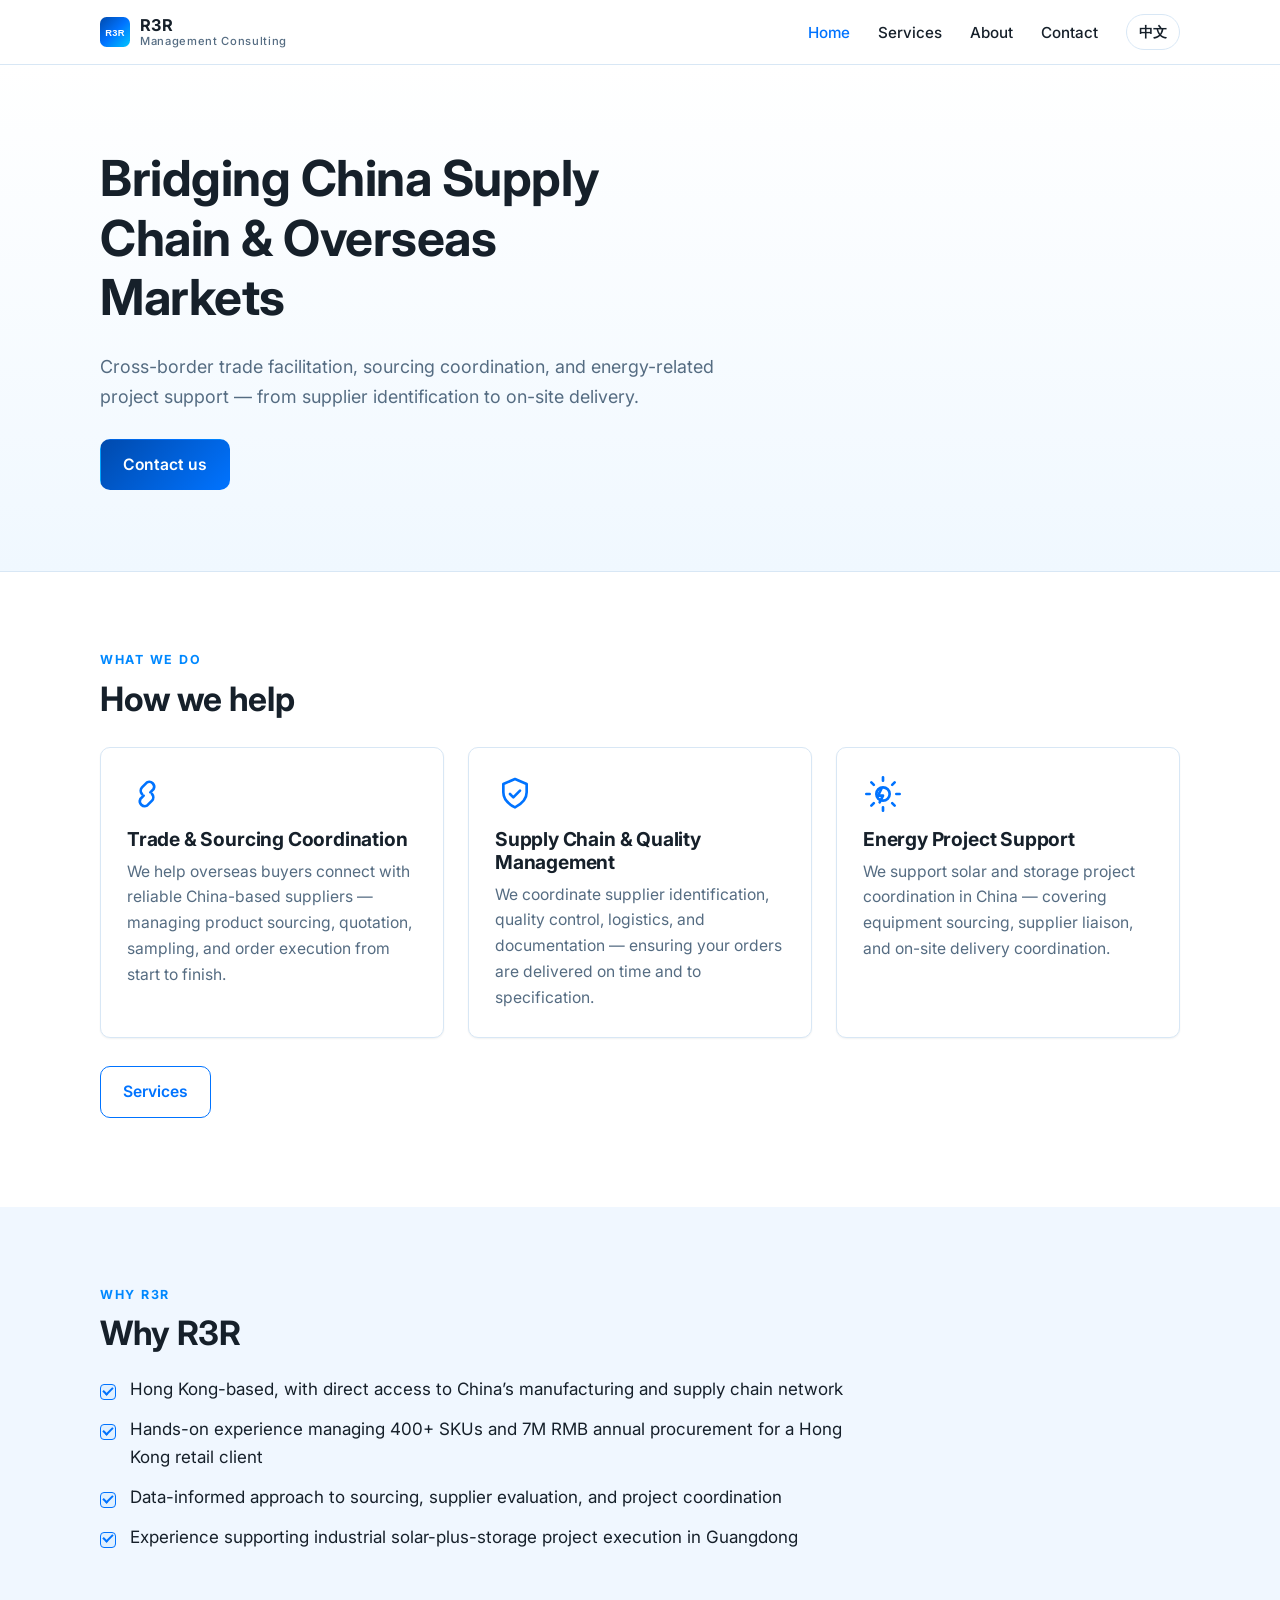
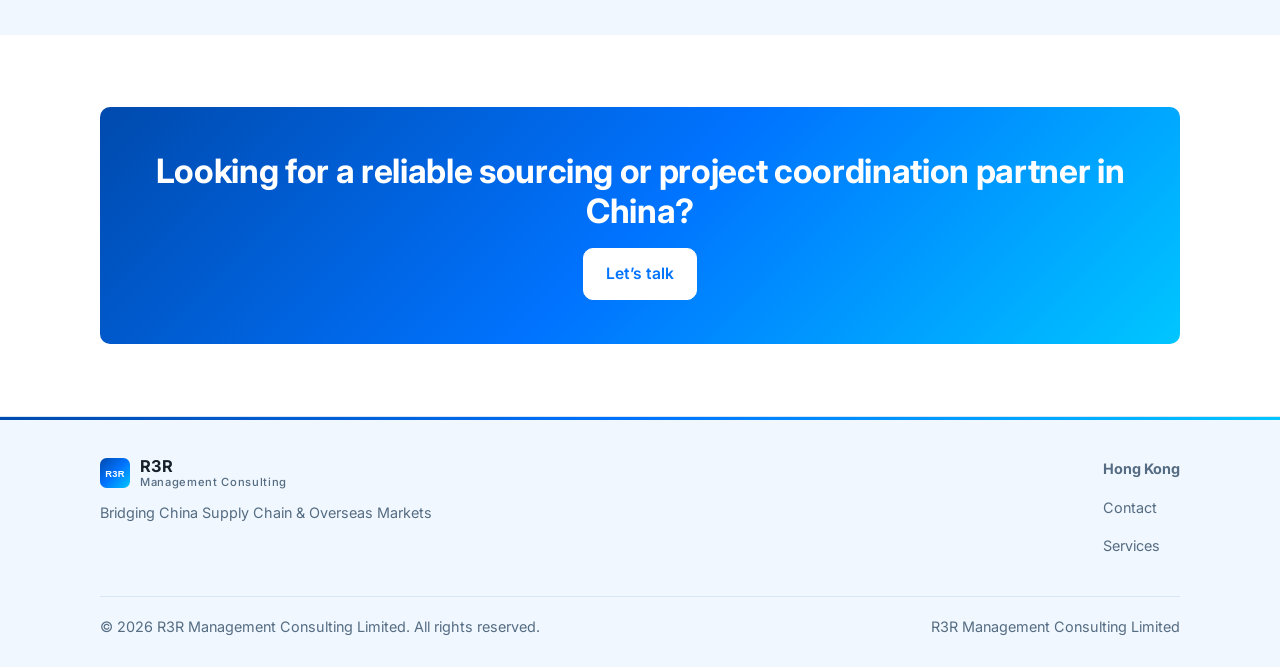
==== index.html @ 04467cd2 "Initial R3R bilingual static site (EN/ZH, Formspree, SEO, Plausible)" ====
<!DOCTYPE html>
<html lang="en">
  <head>
    <meta charset="utf-8" />
    <meta name="viewport" content="width=device-width, initial-scale=1" />
    <title data-i18n="home.meta.title">R3R Management Consulting</title>
    <meta name="description" data-meta="home.meta.description" content="" />
    <meta property="og:type" content="website" />
    <meta property="og:site_name" content="R3R Management Consulting" />
    <meta property="og:title" data-meta="home.meta.title" content="" />
    <meta property="og:description" data-meta="home.meta.description" content="" />
    <meta property="og:image" content="assets/img/og-cover.svg" />
    <meta property="og:url" content="https://r3r-mc.com/" />
    <meta name="twitter:card" content="summary_large_image" />
    <link rel="icon" href="assets/img/favicon.svg" type="image/svg+xml" />
    <meta name="theme-color" content="#004aad" />
    <link rel="canonical" href="https://r3r-mc.com/" />
    <link rel="preconnect" href="https://fonts.googleapis.com" />
    <link rel="preconnect" href="https://fonts.gstatic.com" crossorigin />
    <link
      rel="stylesheet"
      href="https://fonts.googleapis.com/css2?family=Inter:wght@400;500;600;700&display=swap"
    />
    <link rel="stylesheet" href="assets/css/style.css" />
  </head>
  <body data-page="home">
    <!-- ===== Header ===== -->
    <header class="site-header">
      <div class="container nav">
        <a class="brand" href="index.html" aria-label="R3R home">
          <img class="logo" src="assets/img/logo.svg" alt="R3R" />
          <span class="brand-text">
            <span class="brand-name">R3R</span>
            <span class="brand-sub" data-i18n="brand.sub">Management Consulting</span>
          </span>
        </a>
        <nav class="nav-menu" aria-label="Primary">
          <ul class="nav-links" id="navLinks">
            <li><a href="index.html" class="active" data-i18n="nav.home">Home</a></li>
            <li><a href="services.html" data-i18n="nav.services">Services</a></li>
            <li><a href="about.html" data-i18n="nav.about">About</a></li>
            <li><a href="contact.html" data-i18n="nav.contact">Contact</a></li>
          </ul>
          <div class="nav-right">
            <button class="lang-toggle" id="langToggle" aria-label="Switch language">中文</button>
          </div>
        </nav>
        <button class="nav-toggle" id="navToggle" aria-label="Menu" aria-expanded="false">
          <span></span><span></span><span></span>
        </button>
      </div>
    </header>

    <!-- ===== Hero ===== -->
    <section class="hero">
      <div class="container">
        <h1 data-i18n="home.hero.title">Bridging China Supply Chain &amp; Overseas Markets</h1>
        <p class="lead" data-i18n="home.hero.subtitle"></p>
        <p style="margin-top: 1.6em">
          <a class="btn btn--primary" href="contact.html" data-i18n="home.hero.cta">Contact us</a>
        </p>
      </div>
    </section>

    <!-- ===== Services overview ===== -->
    <section class="section">
      <div class="container">
        <span class="eyebrow" data-i18n="home.services.eyebrow">What we do</span>
        <h2 data-i18n="home.services.title">How we help</h2>
        <div class="grid grid-3" style="margin-top: 28px">
          <article class="card">
            <svg class="card-icon" viewBox="0 0 24 24" fill="none" stroke="currentColor" stroke-width="1.6" stroke-linecap="round" stroke-linejoin="round" aria-hidden="true">
              <path d="M9 12a3 3 0 0 1 0-4l3-3a3 3 0 0 1 4 4l-2 2" />
              <path d="M15 12a3 3 0 0 1 0 4l-3 3a3 3 0 0 1-4-4l2-2" />
            </svg>
            <h3 data-i18n="home.card1.title">Trade &amp; Sourcing Coordination</h3>
            <p data-i18n="home.card1.body"></p>
          </article>
          <article class="card">
            <svg class="card-icon" viewBox="0 0 24 24" fill="none" stroke="currentColor" stroke-width="1.6" stroke-linecap="round" stroke-linejoin="round" aria-hidden="true">
              <path d="M12 3l7 3v5c0 4-3 7-7 9-4-2-7-5-7-9V6z" />
              <path d="M9 12l2 2 4-4" />
            </svg>
            <h3 data-i18n="home.card2.title">Supply Chain &amp; Quality Management</h3>
            <p data-i18n="home.card2.body"></p>
          </article>
          <article class="card">
            <svg class="card-icon" viewBox="0 0 24 24" fill="none" stroke="currentColor" stroke-width="1.6" stroke-linecap="round" stroke-linejoin="round" aria-hidden="true">
              <circle cx="12" cy="12" r="4" />
              <path d="M12 2v2M12 20v2M2 12h2M20 12h2M5 5l1.5 1.5M17.5 17.5L19 19M19 5l-1.5 1.5M6.5 17.5L5 19" />
              <path d="M11 9l-2 4h3l-2 4" />
            </svg>
            <h3 data-i18n="home.card3.title">Energy Project Support</h3>
            <p data-i18n="home.card3.body"></p>
          </article>
        </div>
        <p style="margin-top: 28px">
          <a class="btn btn--ghost" href="services.html" data-i18n="nav.services">Services</a>
        </p>
      </div>
    </section>

    <!-- ===== Why R3R ===== -->
    <section class="section section--surface">
      <div class="container">
        <span class="eyebrow" data-i18n="home.why.eyebrow">Why R3R</span>
        <h2 data-i18n="home.why.title">Why R3R</h2>
        <ul class="checklist" style="margin-top: 22px; max-width: 760px">
          <li data-i18n="home.why.i1"></li>
          <li data-i18n="home.why.i2"></li>
          <li data-i18n="home.why.i3"></li>
          <li data-i18n="home.why.i4"></li>
        </ul>
      </div>
    </section>

    <!-- ===== CTA band ===== -->
    <section class="section">
      <div class="container">
        <div class="cta-band">
          <h2 data-i18n="home.cta.title">Looking for a reliable sourcing or project coordination partner in China?</h2>
          <a class="btn btn--ghost" href="contact.html" style="background:#fff;color:var(--color-accent);border-color:#fff" data-i18n="home.cta.button">Let’s talk</a>
        </div>
      </div>
    </section>

    <!-- ===== Footer ===== -->
    <footer class="site-footer">
      <div class="container">
        <div class="footer-grid">
          <div>
            <div class="brand">
              <img class="logo" src="assets/img/logo.svg" alt="R3R" />
              <span class="brand-text">
                <span class="brand-name">R3R</span>
                <span class="brand-sub" data-i18n="brand.sub">Management Consulting</span>
              </span>
            </div>
            <p style="margin-top: 12px; max-width: 40ch" data-i18n="footer.tagline">Bridging China Supply Chain &amp; Overseas Markets</p>
          </div>
          <div>
            <p><strong data-i18n="footer.based">Hong Kong</strong></p>
            <p><a href="contact.html" data-i18n="nav.contact">Contact</a></p>
            <p><a href="services.html" data-i18n="nav.services">Services</a></p>
          </div>
        </div>
        <div class="footer-bottom">
          <span>© <span id="year">2026</span> <span data-i18n="footer.rights">R3R Management Consulting Limited. All rights reserved.</span></span>
          <span>R3R Management Consulting Limited</span>
        </div>
      </div>
    </footer>

    <!-- ===== Scripts ===== -->
    <script src="assets/js/i18n.js"></script>
    <script src="assets/js/main.js"></script>
    <!-- Plausible analytics (free). Replace data-domain if your domain differs. -->
    <script defer data-domain="r3r-mc.com" src="https://plausible.io/js/script.js"></script>
  </body>
</html>
---- assets/css/style.css ----
/* =========================================================
   R3R Management Consulting — Site Styles
   Design: white background, deep-blue / charcoal ink,
   restrained & international. No flashy animation.
   ========================================================= */

:root {
  --color-bg: #ffffff;
  --color-surface: #f0f7ff;    /* cool blue-grey tint */
  --color-surface-2: #e6f2ff;
  --color-ink: #16202a;        /* charcoal */
  --color-muted: #556c82;
  --color-line: #d8e7f5;
  --color-accent: #0073ff;     /* bright blue */
  --color-accent-2: #00c6ff;   /* cyan */
  --color-accent-soft: #e0f0ff;

  --gradient-primary: linear-gradient(135deg, #004aad 0%, #0073ff 50%, #00c6ff 100%);
  --gradient-hero: linear-gradient(180deg, #ffffff 0%, #f0f8ff 100%);

  --maxw: 1120px;
  --radius: 10px;
  --gap: 24px;

  --font-sans: "Inter", "Helvetica Neue", "Helvetica Now", -apple-system,
    BlinkMacSystemFont, "Segoe UI", "PingFang SC", "Microsoft YaHei", Arial,
    sans-serif;
  --shadow-sm: 0 1px 2px rgba(16, 32, 42, 0.06);
  --shadow-md: 0 6px 24px rgba(16, 32, 42, 0.08);
  --transition: 160ms ease;
}

/* ---------- Reset ---------- */
*,
*::before,
*::after {
  box-sizing: border-box;
}
html {
  scroll-behavior: smooth;
  -webkit-text-size-adjust: 100%;
}
body {
  margin: 0;
  font-family: var(--font-sans);
  color: var(--color-ink);
  background: var(--color-bg);
  line-height: 1.65;
  font-size: 17px;
  -webkit-font-smoothing: antialiased;
  text-rendering: optimizeLegibility;
}
img,
svg {
  max-width: 100%;
  display: block;
}
a {
  color: var(--color-accent);
  text-decoration: none;
}
a:hover {
  text-decoration: underline;
}
h1,
h2,
h3,
h4 {
  line-height: 1.2;
  font-weight: 700;
  letter-spacing: -0.01em;
  color: var(--color-ink);
  margin: 0 0 0.5em;
}
h1 {
  font-size: clamp(2rem, 4.5vw, 3.1rem);
}
h2 {
  font-size: clamp(1.5rem, 3vw, 2.1rem);
}
h3 {
  font-size: 1.2rem;
}
p {
  margin: 0 0 1em;
}
ul {
  margin: 0 0 1em;
  padding-left: 1.15em;
}
li {
  margin: 0.35em 0;
}

/* ---------- Layout helpers ---------- */
.container {
  width: 100%;
  max-width: var(--maxw);
  margin: 0 auto;
  padding: 0 20px;
}
.section {
  padding: 72px 0;
}
.section--surface {
  background: var(--color-surface);
}
.section--tight {
  padding: 48px 0;
}
.eyebrow {
  display: inline-block;
  font-size: 0.78rem;
  letter-spacing: 0.14em;
  text-transform: uppercase;
  color: #0088ff;
  font-weight: 700;
  margin-bottom: 0.6em;
}
.lead {
  font-size: 1.12rem;
  color: var(--color-muted);
  max-width: 60ch;
}
.muted {
  color: var(--color-muted);
}

/* ---------- Header / Nav ---------- */
.site-header {
  position: sticky;
  top: 0;
  z-index: 50;
  background: rgba(255, 255, 255, 0.92);
  backdrop-filter: saturate(180%) blur(8px);
  border-bottom: 1px solid var(--color-line);
}
.nav {
  display: flex;
  align-items: center;
  justify-content: space-between;
  height: 64px;
}
.brand {
  display: flex;
  align-items: center;
  gap: 10px;
  font-weight: 700;
  color: var(--color-ink);
  letter-spacing: 0.02em;
}
.brand:hover {
  text-decoration: none;
}
.brand .logo {
  width: 30px;
  height: 30px;
}
.brand .brand-text {
  display: flex;
  flex-direction: column;
  line-height: 1.15;
}
.brand .brand-name {
  font-size: 1.02rem;
}
.brand .brand-sub {
  font-size: 0.7rem;
  color: var(--color-muted);
  font-weight: 500;
  letter-spacing: 0.06em;
}
.nav-menu {
  display: flex;
  align-items: center;
  gap: 28px;
}
.nav-links {
  display: flex;
  align-items: center;
  gap: 28px;
  list-style: none;
  margin: 0;
  padding: 0;
}
.nav-links a {
  color: var(--color-ink);
  font-size: 0.95rem;
  font-weight: 500;
}
.nav-links a:hover,
.nav-links a.active {
  color: var(--color-accent);
  text-decoration: none;
}
.nav-right {
  display: flex;
  align-items: center;
  gap: 14px;
}
.lang-toggle {
  border: 1px solid var(--color-line);
  background: var(--color-bg);
  color: var(--color-ink);
  font: inherit;
  font-size: 0.85rem;
  font-weight: 600;
  padding: 6px 12px;
  border-radius: 999px;
  cursor: pointer;
  transition: var(--transition);
}
.lang-toggle:hover {
  border-color: var(--color-accent);
  color: var(--color-accent);
}
.nav-toggle {
  display: none;
  flex-direction: column;
  gap: 5px;
  border: 0;
  background: none;
  cursor: pointer;
  padding: 8px;
}
.nav-toggle span {
  width: 22px;
  height: 2px;
  background: var(--color-ink);
  display: block;
}

/* ---------- Buttons ---------- */
.btn {
  display: inline-block;
  font-weight: 600;
  font-size: 0.98rem;
  padding: 12px 22px;
  border-radius: var(--radius);
  border: 1px solid transparent;
  cursor: pointer;
  transition: var(--transition);
  text-align: center;
}
.btn:hover {
  text-decoration: none;
}
.btn--primary {
  background: var(--gradient-primary);
  background-size: 200% 200%;
  color: #fff;
}
.btn--primary:hover {
  filter: brightness(1.08);
}
.btn--ghost {
  background: transparent;
  color: var(--color-accent);
  border-color: var(--color-accent);
}
.btn--ghost:hover {
  background: var(--color-accent-soft);
}

/* ---------- Hero ---------- */
.hero {
  padding: 84px 0 64px;
  background: var(--gradient-hero);
  border-bottom: 1px solid var(--color-line);
}
.hero h1 {
  max-width: 16ch;
}
.hero .lead {
  margin-top: 1.2em;
  max-width: 56ch;
}

/* ---------- Cards / Grid ---------- */
.grid {
  display: grid;
  gap: var(--gap);
}
.grid-3 {
  grid-template-columns: repeat(3, 1fr);
}
.grid-2 {
  grid-template-columns: repeat(2, 1fr);
}
.card {
  background: var(--color-bg);
  border: 1px solid var(--color-line);
  border-radius: var(--radius);
  padding: 26px;
  box-shadow: var(--shadow-sm);
  transition: var(--transition);
}
.card:hover {
  box-shadow: var(--shadow-md);
  border-color: #b3d7ff;
}
.card .card-icon {
  width: 40px;
  height: 40px;
  margin-bottom: 14px;
  color: var(--color-accent);
}
.card h3 {
  margin-bottom: 0.4em;
}
.card p {
  color: var(--color-muted);
  margin-bottom: 0;
  font-size: 0.98rem;
}

/* ---------- Why list ---------- */
.checklist {
  list-style: none;
  padding: 0;
  margin: 0;
}
.checklist li {
  position: relative;
  padding-left: 30px;
  margin: 0.7em 0;
}
.checklist li::before {
  content: "";
  position: absolute;
  left: 0;
  top: 0.5em;
  width: 16px;
  height: 16px;
  border-radius: 4px;
  background: var(--color-accent-soft);
  border: 1px solid var(--color-accent);
}
.checklist li::after {
  content: "";
  position: absolute;
  left: 5px;
  top: 0.55em;
  width: 6px;
  height: 10px;
  border: solid var(--color-accent);
  border-width: 0 2px 2px 0;
  transform: rotate(45deg);
}

/* ---------- Service detail blocks ---------- */
.service-block {
  border-top: 1px solid var(--color-line);
  padding-top: 40px;
  margin-top: 40px;
}
.service-block:first-of-type {
  border-top: 0;
  padding-top: 0;
  margin-top: 0;
}
.service-block .num {
  font-size: 0.8rem;
  color: var(--color-accent);
  font-weight: 700;
  letter-spacing: 0.12em;
}

/* ---------- CTA band ---------- */
.cta-band {
  background: var(--gradient-primary);
  color: #fff;
  border-radius: var(--radius);
  padding: 44px 36px;
  text-align: center;
}
.cta-band h2 {
  color: #fff;
}
.cta-band p {
  color: rgba(255, 255, 255, 0.85);
  max-width: 52ch;
  margin: 0 auto 1.4em;
}

/* ---------- Contact ---------- */
.contact-grid {
  display: grid;
  grid-template-columns: 1fr 1fr;
  gap: 48px;
  align-items: start;
}
.contact-info p {
  color: var(--color-muted);
}
.contact-info .label {
  font-weight: 600;
  color: var(--color-ink);
  display: block;
  margin-bottom: 2px;
}
.form-field {
  margin-bottom: 18px;
}
.form-field label {
  display: block;
  font-size: 0.88rem;
  font-weight: 600;
  margin-bottom: 6px;
}
.form-field input,
.form-field textarea,
.form-field select {
  width: 100%;
  font: inherit;
  font-size: 0.98rem;
  padding: 11px 13px;
  border: 1px solid var(--color-line);
  border-radius: 8px;
  background: #fff;
  color: var(--color-ink);
  transition: var(--transition);
}
.form-field input:focus,
.form-field textarea:focus,
.form-field select:focus {
  outline: none;
  border-color: var(--color-accent);
  box-shadow: 0 0 0 3px var(--color-accent-soft);
}
.form-field textarea {
  min-height: 130px;
  resize: vertical;
}
.form-note {
  font-size: 0.82rem;
  color: var(--color-muted);
  margin-top: 10px;
}
.form-status {
  margin-top: 14px;
  padding: 12px 14px;
  border-radius: 8px;
  font-size: 0.92rem;
  display: none;
}
.form-status.ok {
  display: block;
  background: #e8f3ec;
  color: #1d4d3a;
  border: 1px solid #bfe0cd;
}
.form-status.err {
  display: block;
  background: #fbeaea;
  color: #8a2b2b;
  border: 1px solid #f0c8c8;
}

/* ---------- Footer ---------- */
.site-footer {
  position: relative;
  border-top: 1px solid var(--color-line);
  background: var(--color-surface);
  padding: 40px 0 28px;
  font-size: 0.9rem;
  color: var(--color-muted);
}
.site-footer::before {
  content: "";
  position: absolute;
  top: 0;
  left: 0;
  right: 0;
  height: 3px;
  background: var(--gradient-primary);
}
.footer-grid {
  display: flex;
  justify-content: space-between;
  flex-wrap: wrap;
  gap: 20px;
}
.footer-grid a {
  color: var(--color-muted);
}
.footer-grid a:hover {
  color: var(--color-accent);
}
.footer-bottom {
  margin-top: 24px;
  padding-top: 18px;
  border-top: 1px solid var(--color-line);
  display: flex;
  justify-content: space-between;
  flex-wrap: wrap;
  gap: 10px;
}

/* ---------- 404 ---------- */
.notfound {
  text-align: center;
  padding: 120px 0;
}

/* ---------- Responsive ---------- */
@media (max-width: 860px) {
  .grid-3 {
    grid-template-columns: 1fr;
  }
  .grid-2,
  .contact-grid {
    grid-template-columns: 1fr;
  }
  .nav-links {
    position: fixed;
    inset: 64px 0 auto 0;
    flex-direction: column;
    align-items: stretch;
    gap: 0;
    background: #fff;
    border-bottom: 1px solid var(--color-line);
    padding: 8px 20px 16px;
    transform: translateY(-120%);
    transition: transform 200ms ease;
    box-shadow: var(--shadow-md);
  }
  .nav-links.open {
    transform: translateY(0);
  }
  .nav-links li {
    padding: 10px 0;
    border-bottom: 1px solid var(--color-line);
  }
  .nav-links li:last-child {
    border-bottom: 0;
  }
  .nav-toggle {
    display: flex;
  }
  .section {
    padding: 56px 0;
  }
}

@media (max-width: 480px) {
  body {
    font-size: 16px;
  }
  .hero {
    padding: 60px 0 48px;
  }
  .cta-band {
    padding: 32px 22px;
  }
}

/* Respect reduced motion */
@media (prefers-reduced-motion: reduce) {
  * {
    scroll-behavior: auto !important;
    transition: none !important;
  }
}
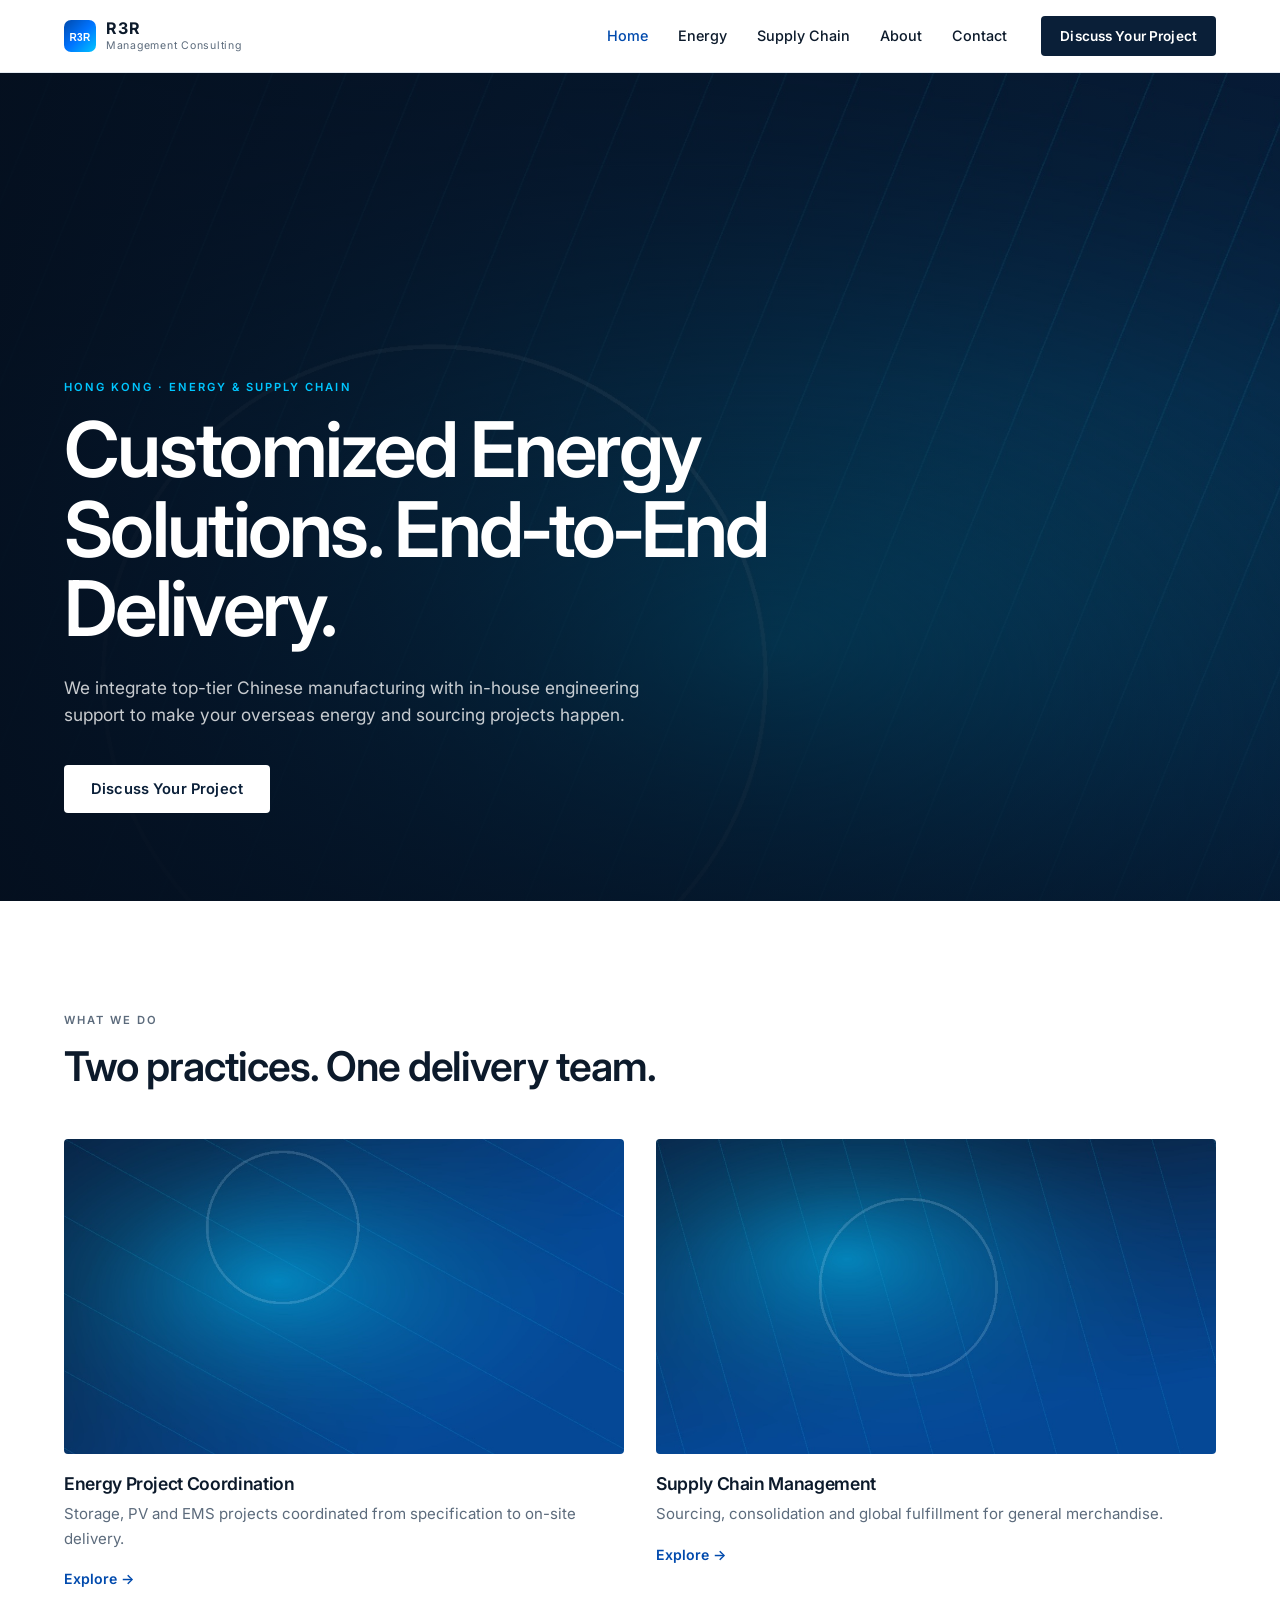
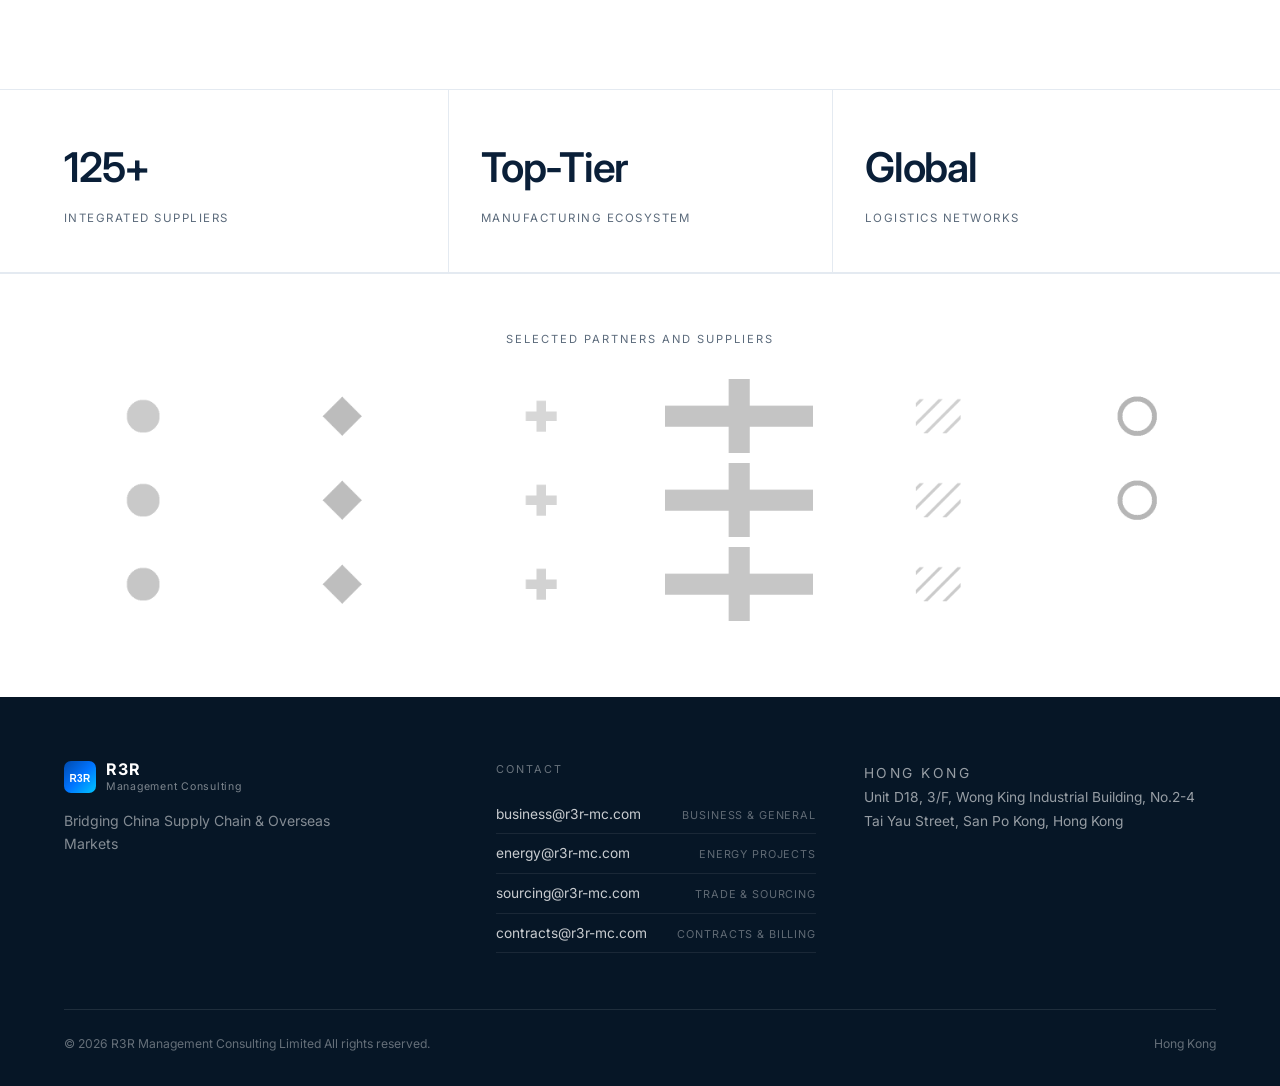
==== commit ad40aa83: "Rebuild site: energy and supply chain practices, JSON-driven content" ====
--- a/index.html
+++ b/index.html
@@ -3,158 +3,175 @@
   <head>
     <meta charset="utf-8" />
     <meta name="viewport" content="width=device-width, initial-scale=1" />
-    <title data-i18n="home.meta.title">R3R Management Consulting</title>
-    <meta name="description" data-meta="home.meta.description" content="" />
+    <title>R3R Management Consulting — Energy Solutions & Global Supply Chain</title>
+    <meta
+      name="description"
+      content="R3R integrates top-tier Chinese manufacturing with in-house engineering support to deliver customized energy solutions and global supply chain management for overseas buyers."
+    />
+    <link rel="canonical" href="https://r3r-mc.com/" />
     <meta property="og:type" content="website" />
     <meta property="og:site_name" content="R3R Management Consulting" />
-    <meta property="og:title" data-meta="home.meta.title" content="" />
-    <meta property="og:description" data-meta="home.meta.description" content="" />
-    <meta property="og:image" content="assets/img/og-cover.svg" />
+    <meta property="og:title" content="R3R Management Consulting — Energy Solutions & Global Supply Chain" />
+    <meta
+      property="og:description"
+      content="Customized energy solutions and end-to-end supply chain delivery, backed by Chinese manufacturing and in-house engineering support."
+    />
     <meta property="og:url" content="https://r3r-mc.com/" />
+    <meta property="og:image" content="https://r3r-mc.com/assets/img/hero_bg.jpg" />
     <meta name="twitter:card" content="summary_large_image" />
-    <link rel="icon" href="assets/img/favicon.svg" type="image/svg+xml" />
-    <meta name="theme-color" content="#004aad" />
-    <link rel="canonical" href="https://r3r-mc.com/" />
+    <meta name="theme-color" content="#0a1f38" />
+    <link rel="icon" href="/assets/img/favicon.svg" type="image/svg+xml" />
     <link rel="preconnect" href="https://fonts.googleapis.com" />
     <link rel="preconnect" href="https://fonts.gstatic.com" crossorigin />
     <link
       rel="stylesheet"
       href="https://fonts.googleapis.com/css2?family=Inter:wght@400;500;600;700&display=swap"
     />
-    <link rel="stylesheet" href="assets/css/style.css" />
+    <link rel="stylesheet" href="/assets/css/style.css" />
   </head>
   <body data-page="home">
-    <!-- ===== Header ===== -->
+    <a class="skip-link" href="#main">Skip to content</a>
+
     <header class="site-header">
-      <div class="container nav">
-        <a class="brand" href="index.html" aria-label="R3R home">
-          <img class="logo" src="assets/img/logo.svg" alt="R3R" />
+      <div class="container header-inner">
+        <a class="brand" href="/index.html" aria-label="R3R home">
+          <img src="/assets/img/logo.svg" alt="R3R" width="32" height="32" />
           <span class="brand-text">
-            <span class="brand-name">R3R</span>
-            <span class="brand-sub" data-i18n="brand.sub">Management Consulting</span>
+            <strong>R3R</strong>
+            <small data-bind="site.sub">Management Consulting</small>
           </span>
         </a>
-        <nav class="nav-menu" aria-label="Primary">
-          <ul class="nav-links" id="navLinks">
-            <li><a href="index.html" class="active" data-i18n="nav.home">Home</a></li>
-            <li><a href="services.html" data-i18n="nav.services">Services</a></li>
-            <li><a href="about.html" data-i18n="nav.about">About</a></li>
-            <li><a href="contact.html" data-i18n="nav.contact">Contact</a></li>
+        <nav class="nav" aria-label="Primary">
+          <ul class="nav-links" id="navLinks" data-each="nav">
+            <template>
+              <li><a data-href="href" data-bind="label"></a></li>
+            </template>
           </ul>
-          <div class="nav-right">
-            <button class="lang-toggle" id="langToggle" aria-label="Switch language">中文</button>
-          </div>
+          <a class="btn btn--sm btn--dark nav-cta" data-href="cta.href" data-bind="cta.label"></a>
         </nav>
-        <button class="nav-toggle" id="navToggle" aria-label="Menu" aria-expanded="false">
+        <button
+          class="nav-toggle"
+          id="navToggle"
+          type="button"
+          aria-label="Open menu"
+          aria-expanded="false"
+          aria-controls="navLinks"
+        >
           <span></span><span></span><span></span>
         </button>
       </div>
     </header>
 
-    <!-- ===== Hero ===== -->
-    <section class="hero">
-      <div class="container">
-        <h1 data-i18n="home.hero.title">Bridging China Supply Chain &amp; Overseas Markets</h1>
-        <p class="lead" data-i18n="home.hero.subtitle"></p>
-        <p style="margin-top: 1.6em">
-          <a class="btn btn--primary" href="contact.html" data-i18n="home.hero.cta">Contact us</a>
-        </p>
-      </div>
-    </section>
+    <main id="main">
+      <section class="hero hero--home">
+        <img class="hero-bg" data-img="home.hero.bg" alt="" aria-hidden="true" fetchpriority="high" />
+        <div class="hero-overlay"></div>
+        <div class="container hero-inner">
+          <p class="eyebrow eyebrow--light" data-bind="home.hero.eyebrow"></p>
+          <h1 data-bind="home.hero.title"></h1>
+          <p class="hero-sub" data-bind="home.hero.subtitle"></p>
+          <a class="btn btn--light" data-href="cta.href" data-bind="cta.label"></a>
+        </div>
+      </section>
 
-    <!-- ===== Services overview ===== -->
-    <section class="section">
-      <div class="container">
-        <span class="eyebrow" data-i18n="home.services.eyebrow">What we do</span>
-        <h2 data-i18n="home.services.title">How we help</h2>
-        <div class="grid grid-3" style="margin-top: 28px">
-          <article class="card">
-            <svg class="card-icon" viewBox="0 0 24 24" fill="none" stroke="currentColor" stroke-width="1.6" stroke-linecap="round" stroke-linejoin="round" aria-hidden="true">
-              <path d="M9 12a3 3 0 0 1 0-4l3-3a3 3 0 0 1 4 4l-2 2" />
-              <path d="M15 12a3 3 0 0 1 0 4l-3 3a3 3 0 0 1-4-4l2-2" />
-            </svg>
-            <h3 data-i18n="home.card1.title">Trade &amp; Sourcing Coordination</h3>
-            <p data-i18n="home.card1.body"></p>
-          </article>
-          <article class="card">
-            <svg class="card-icon" viewBox="0 0 24 24" fill="none" stroke="currentColor" stroke-width="1.6" stroke-linecap="round" stroke-linejoin="round" aria-hidden="true">
-              <path d="M12 3l7 3v5c0 4-3 7-7 9-4-2-7-5-7-9V6z" />
-              <path d="M9 12l2 2 4-4" />
-            </svg>
-            <h3 data-i18n="home.card2.title">Supply Chain &amp; Quality Management</h3>
-            <p data-i18n="home.card2.body"></p>
-          </article>
-          <article class="card">
-            <svg class="card-icon" viewBox="0 0 24 24" fill="none" stroke="currentColor" stroke-width="1.6" stroke-linecap="round" stroke-linejoin="round" aria-hidden="true">
-              <circle cx="12" cy="12" r="4" />
-              <path d="M12 2v2M12 20v2M2 12h2M20 12h2M5 5l1.5 1.5M17.5 17.5L19 19M19 5l-1.5 1.5M6.5 17.5L5 19" />
-              <path d="M11 9l-2 4h3l-2 4" />
-            </svg>
-            <h3 data-i18n="home.card3.title">Energy Project Support</h3>
-            <p data-i18n="home.card3.body"></p>
-          </article>
+      <section class="section">
+        <div class="container">
+          <div class="section-head">
+            <p class="eyebrow" data-bind="home.sectionHead.eyebrow"></p>
+            <h2 data-bind="home.sectionHead.title"></h2>
+          </div>
+          <div class="card-grid card-grid--2" data-each="home.cards">
+            <template>
+              <a class="card" data-href="href">
+                <div class="media">
+                  <img data-img="image" data-alt="title" alt="" loading="lazy" />
+                </div>
+                <div class="card-body">
+                  <h3 data-bind="title"></h3>
+                  <p data-bind="desc"></p>
+                  <span class="text-link"
+                    ><span data-bind="linkLabel"></span>
+                    <span aria-hidden="true">→</span></span
+                  >
+                </div>
+              </a>
+            </template>
+          </div>
         </div>
-        <p style="margin-top: 28px">
-          <a class="btn btn--ghost" href="services.html" data-i18n="nav.services">Services</a>
-        </p>
-      </div>
-    </section>
+      </section>
 
-    <!-- ===== Why R3R ===== -->
-    <section class="section section--surface">
-      <div class="container">
-        <span class="eyebrow" data-i18n="home.why.eyebrow">Why R3R</span>
-        <h2 data-i18n="home.why.title">Why R3R</h2>
-        <ul class="checklist" style="margin-top: 22px; max-width: 760px">
-          <li data-i18n="home.why.i1"></li>
-          <li data-i18n="home.why.i2"></li>
-          <li data-i18n="home.why.i3"></li>
-          <li data-i18n="home.why.i4"></li>
-        </ul>
-      </div>
-    </section>
+      <section class="stats-band" aria-label="Key figures">
+        <div class="container stats" data-each="home.stats">
+          <template>
+            <div class="stat">
+              <span class="stat-value" data-bind="value"></span>
+              <span class="stat-label" data-bind="label"></span>
+            </div>
+          </template>
+        </div>
+      </section>
 
-    <!-- ===== CTA band ===== -->
-    <section class="section">
-      <div class="container">
-        <div class="cta-band">
-          <h2 data-i18n="home.cta.title">Looking for a reliable sourcing or project coordination partner in China?</h2>
-          <a class="btn btn--ghost" href="contact.html" style="background:#fff;color:var(--color-accent);border-color:#fff" data-i18n="home.cta.button">Let’s talk</a>
+      <section class="logo-wall" aria-label="Partners and suppliers">
+        <div class="container">
+          <p class="logo-wall-label" data-bind="home.logoLabel"></p>
+          <div class="logo-grid" data-each="partnerLogos">
+            <template>
+              <img data-img="src" data-alt="alt" alt="" loading="lazy" width="360" height="180" />
+            </template>
+          </div>
         </div>
-      </div>
-    </section>
+      </section>
+    </main>
 
-    <!-- ===== Footer ===== -->
     <footer class="site-footer">
       <div class="container">
-        <div class="footer-grid">
-          <div>
-            <div class="brand">
-              <img class="logo" src="assets/img/logo.svg" alt="R3R" />
+        <div class="footer-top">
+          <div class="footer-brand">
+            <a class="brand" href="/index.html" aria-label="R3R home">
+              <img src="/assets/img/logo.svg" alt="R3R" width="32" height="32" />
               <span class="brand-text">
-                <span class="brand-name">R3R</span>
-                <span class="brand-sub" data-i18n="brand.sub">Management Consulting</span>
+                <strong>R3R</strong>
+                <small data-bind="site.sub">Management Consulting</small>
               </span>
-            </div>
-            <p style="margin-top: 12px; max-width: 40ch" data-i18n="footer.tagline">Bridging China Supply Chain &amp; Overseas Markets</p>
+            </a>
+            <p data-bind="site.tagline"></p>
           </div>
-          <div>
-            <p><strong data-i18n="footer.based">Hong Kong</strong></p>
-            <p><a href="contact.html" data-i18n="nav.contact">Contact</a></p>
-            <p><a href="services.html" data-i18n="nav.services">Services</a></p>
+          <div class="footer-emails">
+            <p class="footer-label" data-bind="ui.contact">Contact</p>
+            <ul data-each="contact.emails">
+              <template>
+                <li>
+                  <a data-mailto="email" data-bind="email"></a>
+                  <span data-bind="title"></span>
+                </li>
+              </template>
+            </ul>
+          </div>
+          <div class="footer-address">
+            <p class="footer-label" data-bind="ui.office">Hong Kong</p>
+            <p data-bind="site.address"></p>
           </div>
         </div>
         <div class="footer-bottom">
-          <span>© <span id="year">2026</span> <span data-i18n="footer.rights">R3R Management Consulting Limited. All rights reserved.</span></span>
-          <span>R3R Management Consulting Limited</span>
+          <span
+            >© <span id="year">2026</span> <span data-bind="site.name"></span>
+            <span data-bind="ui.rights"></span
+          ></span>
+          <span>Hong Kong</span>
         </div>
       </div>
     </footer>
 
-    <!-- ===== Scripts ===== -->
-    <script src="assets/js/i18n.js"></script>
-    <script src="assets/js/main.js"></script>
-    <!-- Plausible analytics (free). Replace data-domain if your domain differs. -->
+    <noscript>
+      <div class="container section">
+        <p>
+          R3R Management Consulting — customized energy solutions and global supply chain
+          management. Email <a href="mailto:business@r3r-mc.com">business@r3r-mc.com</a>.
+        </p>
+      </div>
+    </noscript>
+
+    <script src="/assets/js/main.js" defer></script>
     <script defer data-domain="r3r-mc.com" src="https://plausible.io/js/script.js"></script>
   </body>
 </html>
--- a/assets/css/style.css
+++ b/assets/css/style.css
@@ -1,564 +1,1100 @@
 /* =========================================================
-   R3R Management Consulting — Site Styles
-   Design: white background, deep-blue / charcoal ink,
-   restrained & international. No flashy animation.
+   R3R Management Consulting — 2026 refactor
+   White ground, deep navy ink, restrained international layout.
    ========================================================= */
 
 :root {
-  --color-bg: #ffffff;
-  --color-surface: #f0f7ff;    /* cool blue-grey tint */
-  --color-surface-2: #e6f2ff;
-  --color-ink: #16202a;        /* charcoal */
-  --color-muted: #556c82;
-  --color-line: #d8e7f5;
-  --color-accent: #0073ff;     /* bright blue */
-  --color-accent-2: #00c6ff;   /* cyan */
-  --color-accent-soft: #e0f0ff;
-
-  --gradient-primary: linear-gradient(135deg, #004aad 0%, #0073ff 50%, #00c6ff 100%);
-  --gradient-hero: linear-gradient(180deg, #ffffff 0%, #f0f8ff 100%);
-
-  --maxw: 1120px;
-  --radius: 10px;
-  --gap: 24px;
-
-  --font-sans: "Inter", "Helvetica Neue", "Helvetica Now", -apple-system,
-    BlinkMacSystemFont, "Segoe UI", "PingFang SC", "Microsoft YaHei", Arial,
-    sans-serif;
-  --shadow-sm: 0 1px 2px rgba(16, 32, 42, 0.06);
-  --shadow-md: 0 6px 24px rgba(16, 32, 42, 0.08);
-  --transition: 160ms ease;
-}
-
-/* ---------- Reset ---------- */
+  --navy-950: #061626;
+  --navy-900: #0a1f38;
+  --navy-800: #0e2a4a;
+  --blue-700: #004aad;
+  --blue-600: #0059c9;
+  --cyan-500: #00c6ff;
+  --ink: #0c1a2b;
+  --muted: #5c6b7c;
+  --line: #e4eaf1;
+  --surface: #f7f9fc;
+  --white: #ffffff;
+
+  --maxw: 1200px;
+  --radius: 4px;
+  --font: "Inter", "Helvetica Neue", -apple-system, BlinkMacSystemFont,
+    "Segoe UI", "PingFang SC", "Microsoft YaHei", Arial, sans-serif;
+  --ease: 180ms ease;
+}
+
 *,
 *::before,
 *::after {
   box-sizing: border-box;
 }
+
 html {
+  -webkit-text-size-adjust: 100%;
   scroll-behavior: smooth;
-  -webkit-text-size-adjust: 100%;
-}
+}
+
 body {
   margin: 0;
-  font-family: var(--font-sans);
-  color: var(--color-ink);
-  background: var(--color-bg);
+  background: var(--white);
+  color: var(--ink);
+  font-family: var(--font);
+  font-size: 16.5px;
   line-height: 1.65;
-  font-size: 17px;
   -webkit-font-smoothing: antialiased;
   text-rendering: optimizeLegibility;
 }
+
 img,
 svg {
+  display: block;
   max-width: 100%;
-  display: block;
-}
+}
+
 a {
-  color: var(--color-accent);
+  color: var(--blue-700);
   text-decoration: none;
-}
+  transition: color var(--ease), border-color var(--ease), opacity var(--ease);
+}
+
 a:hover {
-  text-decoration: underline;
-}
+  text-decoration: none;
+}
+
 h1,
 h2,
 h3,
 h4 {
-  line-height: 1.2;
-  font-weight: 700;
-  letter-spacing: -0.01em;
-  color: var(--color-ink);
-  margin: 0 0 0.5em;
-}
-h1 {
-  font-size: clamp(2rem, 4.5vw, 3.1rem);
-}
-h2 {
-  font-size: clamp(1.5rem, 3vw, 2.1rem);
-}
-h3 {
-  font-size: 1.2rem;
-}
+  margin: 0;
+  font-weight: 600;
+  letter-spacing: -0.02em;
+  line-height: 1.15;
+  color: var(--ink);
+}
+
 p {
   margin: 0 0 1em;
 }
+
 ul {
-  margin: 0 0 1em;
-  padding-left: 1.15em;
-}
-li {
-  margin: 0.35em 0;
-}
-
-/* ---------- Layout helpers ---------- */
+  margin: 0;
+  padding: 0;
+}
+
+button,
+input,
+select,
+textarea {
+  font: inherit;
+}
+
+[hidden] {
+  display: none !important;
+}
+
+.skip-link {
+  position: absolute;
+  left: -9999px;
+  top: 0;
+}
+
+.skip-link:focus {
+  left: 16px;
+  top: 16px;
+  z-index: 100;
+  padding: 10px 16px;
+  border: 1px solid var(--line);
+  background: #fff;
+  color: var(--ink);
+  font-size: 0.88rem;
+}
+
+.hp {
+  position: absolute !important;
+  left: -9999px !important;
+  width: 1px;
+  height: 1px;
+  opacity: 0;
+}
+
 .container {
   width: 100%;
   max-width: var(--maxw);
   margin: 0 auto;
-  padding: 0 20px;
-}
-.section {
-  padding: 72px 0;
-}
-.section--surface {
-  background: var(--color-surface);
-}
-.section--tight {
-  padding: 48px 0;
-}
-.eyebrow {
-  display: inline-block;
-  font-size: 0.78rem;
-  letter-spacing: 0.14em;
-  text-transform: uppercase;
-  color: #0088ff;
-  font-weight: 700;
-  margin-bottom: 0.6em;
-}
-.lead {
-  font-size: 1.12rem;
-  color: var(--color-muted);
-  max-width: 60ch;
-}
-.muted {
-  color: var(--color-muted);
-}
-
-/* ---------- Header / Nav ---------- */
+  padding: 0 24px;
+}
+
+/* ---------- Header ---------- */
 .site-header {
   position: sticky;
   top: 0;
-  z-index: 50;
-  background: rgba(255, 255, 255, 0.92);
-  backdrop-filter: saturate(180%) blur(8px);
-  border-bottom: 1px solid var(--color-line);
-}
-.nav {
+  z-index: 60;
+  background: rgba(255, 255, 255, 0.94);
+  border-bottom: 1px solid var(--line);
+  backdrop-filter: saturate(160%) blur(12px);
+}
+
+.header-inner {
   display: flex;
   align-items: center;
   justify-content: space-between;
-  height: 64px;
-}
+  gap: 24px;
+  height: 72px;
+}
+
 .brand {
   display: flex;
   align-items: center;
   gap: 10px;
-  font-weight: 700;
-  color: var(--color-ink);
-  letter-spacing: 0.02em;
-}
-.brand:hover {
-  text-decoration: none;
-}
-.brand .logo {
-  width: 30px;
-  height: 30px;
-}
-.brand .brand-text {
+  color: var(--ink);
+  flex-shrink: 0;
+}
+
+.brand img {
+  width: 32px;
+  height: 32px;
+}
+
+.brand-text {
   display: flex;
   flex-direction: column;
-  line-height: 1.15;
-}
-.brand .brand-name {
-  font-size: 1.02rem;
-}
-.brand .brand-sub {
-  font-size: 0.7rem;
-  color: var(--color-muted);
-  font-weight: 500;
+  line-height: 1.1;
+}
+
+.brand-text strong {
+  font-size: 1rem;
+  font-weight: 700;
   letter-spacing: 0.06em;
 }
-.nav-menu {
+
+.brand-text small {
+  margin-top: 3px;
+  font-size: 0.66rem;
+  letter-spacing: 0.07em;
+  color: var(--muted);
+}
+
+.nav {
   display: flex;
   align-items: center;
-  gap: 28px;
-}
+  gap: 34px;
+}
+
 .nav-links {
   display: flex;
   align-items: center;
-  gap: 28px;
+  gap: 30px;
   list-style: none;
-  margin: 0;
-  padding: 0;
-}
+}
+
 .nav-links a {
-  color: var(--color-ink);
-  font-size: 0.95rem;
+  font-size: 0.9rem;
   font-weight: 500;
-}
+  color: var(--ink);
+}
+
 .nav-links a:hover,
 .nav-links a.active {
-  color: var(--color-accent);
-  text-decoration: none;
-}
-.nav-right {
-  display: flex;
-  align-items: center;
-  gap: 14px;
-}
-.lang-toggle {
-  border: 1px solid var(--color-line);
-  background: var(--color-bg);
-  color: var(--color-ink);
-  font: inherit;
-  font-size: 0.85rem;
-  font-weight: 600;
-  padding: 6px 12px;
-  border-radius: 999px;
-  cursor: pointer;
-  transition: var(--transition);
-}
-.lang-toggle:hover {
-  border-color: var(--color-accent);
-  color: var(--color-accent);
-}
+  color: var(--blue-700);
+}
+
 .nav-toggle {
   display: none;
-  flex-direction: column;
-  gap: 5px;
-  border: 0;
-  background: none;
+  width: 40px;
+  height: 40px;
+  padding: 9px;
+  border: 1px solid var(--line);
+  border-radius: var(--radius);
+  background: #fff;
   cursor: pointer;
-  padding: 8px;
-}
+}
+
 .nav-toggle span {
-  width: 22px;
-  height: 2px;
-  background: var(--color-ink);
   display: block;
+  width: 100%;
+  height: 1.5px;
+  margin: 4px 0;
+  background: var(--ink);
+  transition: transform var(--ease), opacity var(--ease);
 }
 
 /* ---------- Buttons ---------- */
 .btn {
-  display: inline-block;
+  display: inline-flex;
+  align-items: center;
+  justify-content: center;
+  height: 48px;
+  padding: 0 26px;
+  border: 1px solid transparent;
+  border-radius: var(--radius);
+  font-size: 0.92rem;
   font-weight: 600;
-  font-size: 0.98rem;
-  padding: 12px 22px;
+  letter-spacing: 0.01em;
+  cursor: pointer;
+  transition: background var(--ease), color var(--ease), border-color var(--ease),
+    opacity var(--ease);
+}
+
+.btn--light {
+  background: #fff;
+  color: var(--navy-900);
+}
+
+.btn--light:hover {
+  background: var(--cyan-500);
+  color: var(--navy-950);
+}
+
+.btn--dark {
+  background: var(--navy-900);
+  color: #fff;
+}
+
+.btn--dark:hover {
+  background: var(--blue-700);
+}
+
+.btn--ghost {
+  background: #fff;
+  color: var(--ink);
+  border-color: var(--line);
+}
+
+.btn--ghost:hover {
+  border-color: var(--navy-900);
+}
+
+.btn--sm {
+  height: 40px;
+  padding: 0 18px;
+  font-size: 0.85rem;
+}
+
+/* ---------- Type helpers ---------- */
+.eyebrow {
+  margin: 0 0 14px;
+  font-size: 0.7rem;
+  font-weight: 600;
+  letter-spacing: 0.18em;
+  text-transform: uppercase;
+  color: var(--blue-700);
+}
+
+.eyebrow--light {
+  color: var(--cyan-500);
+}
+
+.lead {
+  max-width: 62ch;
+  margin-top: 20px;
+  font-size: 1.08rem;
+  color: var(--muted);
+}
+
+.muted {
+  color: var(--muted);
+}
+
+/* ---------- Home hero ---------- */
+.hero--home {
+  position: relative;
+  display: flex;
+  align-items: flex-end;
+  min-height: 92svh;
+  overflow: hidden;
+  background: var(--navy-950);
+  color: #fff;
+}
+
+.hero-bg {
+  position: absolute;
+  inset: 0;
+  width: 100%;
+  height: 100%;
+  object-fit: cover;
+}
+
+.hero-overlay {
+  position: absolute;
+  inset: 0;
+  background: linear-gradient(
+      90deg,
+      rgba(4, 14, 28, 0.92) 0%,
+      rgba(4, 14, 28, 0.6) 52%,
+      rgba(4, 14, 28, 0.22) 100%
+    ),
+    linear-gradient(0deg, rgba(4, 14, 28, 0.7) 0%, rgba(4, 14, 28, 0) 62%);
+}
+
+.hero-inner {
+  position: relative;
+  z-index: 1;
+  padding-top: 180px;
+  padding-bottom: 88px;
+}
+
+.hero--home h1 {
+  max-width: 17ch;
+  margin: 0 0 26px;
+  font-size: clamp(2.5rem, 6vw, 5rem);
+  font-weight: 600;
+  line-height: 1.03;
+  letter-spacing: -0.035em;
+  color: #fff;
+}
+
+.hero-sub {
+  max-width: 58ch;
+  margin: 0 0 36px;
+  font-size: 1.08rem;
+  line-height: 1.6;
+  color: rgba(255, 255, 255, 0.78);
+}
+
+/* ---------- Page hero ---------- */
+.page-hero {
+  padding: 100px 0 64px;
+  border-bottom: 1px solid var(--line);
+  background: var(--white);
+}
+
+.page-hero h1 {
+  max-width: 19ch;
+  font-size: clamp(2.1rem, 4.6vw, 3.6rem);
+  letter-spacing: -0.03em;
+}
+
+/* ---------- Sections ---------- */
+.section {
+  padding: 96px 0;
+}
+
+.section--tight {
+  padding: 64px 0;
+}
+
+.section--surface {
+  background: var(--surface);
+}
+
+.section-head {
+  max-width: 720px;
+  margin-bottom: 48px;
+}
+
+.section-head h2 {
+  font-size: clamp(1.8rem, 3.2vw, 2.6rem);
+  letter-spacing: -0.025em;
+}
+
+.section-head p {
+  margin-top: 14px;
+  color: var(--muted);
+}
+
+/* ---------- Cards ---------- */
+.card-grid {
+  display: grid;
+  gap: 32px;
+}
+
+.card-grid--2 {
+  grid-template-columns: repeat(2, 1fr);
+}
+
+.card-grid--3 {
+  grid-template-columns: repeat(3, 1fr);
+}
+
+.card-grid--4 {
+  grid-template-columns: repeat(4, 1fr);
+}
+
+.card {
+  display: flex;
+  flex-direction: column;
+  color: inherit;
+}
+
+.media {
+  aspect-ratio: 16 / 9;
+  overflow: hidden;
+  background: var(--surface);
   border-radius: var(--radius);
-  border: 1px solid transparent;
-  cursor: pointer;
-  transition: var(--transition);
+}
+
+.media--wide {
+  aspect-ratio: 21 / 9;
+}
+
+.media img {
+  width: 100%;
+  height: 100%;
+  object-fit: cover;
+  transition: transform 600ms cubic-bezier(0.2, 0.7, 0.2, 1);
+}
+
+.card:hover .media img {
+  transform: scale(1.025);
+}
+
+.card-body {
+  padding-top: 20px;
+}
+
+.card-body h3 {
+  margin-bottom: 8px;
+  font-size: 1.1rem;
+}
+
+.card-body p {
+  margin: 0 0 14px;
+  font-size: 0.94rem;
+  color: var(--muted);
+}
+
+.text-link {
+  font-size: 0.88rem;
+  font-weight: 600;
+  color: var(--blue-700);
+}
+
+.card:hover .text-link {
+  color: var(--blue-600);
+}
+
+.prose {
+  max-width: 70ch;
+}
+
+.prose p {
+  margin-bottom: 1.25em;
+  font-size: 1.02rem;
+  color: var(--muted);
+}
+
+.prose p:last-child {
+  margin-bottom: 0;
+}
+
+.note {
+  margin: 36px 0 0;
+  font-size: 0.8rem;
+  color: var(--muted);
+}
+
+/* ---------- Stats ---------- */
+.stats-band {
+  border-top: 1px solid var(--line);
+  border-bottom: 1px solid var(--line);
+}
+
+.stats {
+  display: grid;
+  grid-template-columns: repeat(3, 1fr);
+}
+
+.stat {
+  padding: 44px 32px;
+  border-left: 1px solid var(--line);
+}
+
+.stat:first-child {
+  padding-left: 0;
+  border-left: 0;
+}
+
+.stat-value {
+  display: block;
+  font-size: clamp(1.8rem, 3.2vw, 2.6rem);
+  font-weight: 600;
+  letter-spacing: -0.03em;
+  color: var(--navy-900);
+}
+
+.stat-label {
+  display: block;
+  margin-top: 8px;
+  font-size: 0.72rem;
+  letter-spacing: 0.13em;
+  text-transform: uppercase;
+  color: var(--muted);
+}
+
+/* ---------- Logo wall ---------- */
+.logo-wall {
+  padding: 56px 0 76px;
+  border-top: 1px solid var(--line);
+}
+
+.logo-wall-label {
+  margin: 0 0 30px;
+  font-size: 0.7rem;
+  letter-spacing: 0.18em;
+  text-transform: uppercase;
   text-align: center;
-}
-.btn:hover {
-  text-decoration: none;
-}
-.btn--primary {
-  background: var(--gradient-primary);
-  background-size: 200% 200%;
+  color: var(--muted);
+}
+
+.logo-grid {
+  display: grid;
+  grid-template-columns: repeat(6, 1fr);
+  gap: 10px 40px;
+  align-items: center;
+  justify-items: center;
+}
+
+.logo-grid img {
+  width: 100%;
+  max-width: 148px;
+  height: auto;
+  filter: grayscale(1);
+  opacity: 0.55;
+  transition: opacity var(--ease);
+}
+
+.logo-grid img:hover {
+  opacity: 0.85;
+}
+
+/* ---------- Split (EMS) ---------- */
+.split {
+  display: grid;
+  grid-template-columns: 1.08fr 1fr;
+  gap: 64px;
+  align-items: center;
+}
+
+.split-media .media {
+  aspect-ratio: 4 / 3;
+}
+
+.split-body h2 {
+  font-size: clamp(1.8rem, 3.2vw, 2.5rem);
+  margin-bottom: 16px;
+}
+
+.split-body > p {
+  color: var(--muted);
+}
+
+.points {
+  display: grid;
+  grid-template-columns: 1fr 1fr;
+  gap: 28px 36px;
+  margin-top: 34px;
+}
+
+.point h3 {
+  margin-bottom: 6px;
+  font-size: 0.96rem;
+}
+
+.point p {
+  margin: 0;
+  font-size: 0.88rem;
+  color: var(--muted);
+}
+
+/* ---------- Capability rows ---------- */
+.capability {
+  display: grid;
+  grid-template-columns: 1fr 1fr;
+  gap: 64px;
+  align-items: center;
+  padding: 64px 0;
+  border-top: 1px solid var(--line);
+}
+
+.capability:first-child {
+  padding-top: 0;
+  border-top: 0;
+}
+
+.capability:nth-child(even) .capability-media {
+  order: 2;
+}
+
+.capability h2 {
+  margin-bottom: 14px;
+  font-size: clamp(1.6rem, 2.8vw, 2.2rem);
+}
+
+.capability p {
+  margin: 0;
+  color: var(--muted);
+}
+
+/* ---------- Services ---------- */
+.services {
+  display: grid;
+  grid-template-columns: repeat(5, 1fr);
+  gap: 32px;
+}
+
+.service .icon {
+  width: 28px;
+  height: 28px;
+  margin-bottom: 16px;
+  color: var(--blue-700);
+}
+
+.service h3 {
+  margin-bottom: 6px;
+  font-size: 0.96rem;
+}
+
+.service p {
+  margin: 0;
+  font-size: 0.86rem;
+  color: var(--muted);
+}
+
+/* ---------- Highlight ---------- */
+.highlight {
+  padding: 80px 0;
+  background: var(--navy-950);
   color: #fff;
 }
-.btn--primary:hover {
-  filter: brightness(1.08);
-}
-.btn--ghost {
-  background: transparent;
-  color: var(--color-accent);
-  border-color: var(--color-accent);
-}
-.btn--ghost:hover {
-  background: var(--color-accent-soft);
-}
-
-/* ---------- Hero ---------- */
-.hero {
-  padding: 84px 0 64px;
-  background: var(--gradient-hero);
-  border-bottom: 1px solid var(--color-line);
-}
-.hero h1 {
-  max-width: 16ch;
-}
-.hero .lead {
-  margin-top: 1.2em;
-  max-width: 56ch;
-}
-
-/* ---------- Cards / Grid ---------- */
-.grid {
-  display: grid;
-  gap: var(--gap);
-}
-.grid-3 {
-  grid-template-columns: repeat(3, 1fr);
-}
-.grid-2 {
-  grid-template-columns: repeat(2, 1fr);
-}
-.card {
-  background: var(--color-bg);
-  border: 1px solid var(--color-line);
-  border-radius: var(--radius);
-  padding: 26px;
-  box-shadow: var(--shadow-sm);
-  transition: var(--transition);
-}
-.card:hover {
-  box-shadow: var(--shadow-md);
-  border-color: #b3d7ff;
-}
-.card .card-icon {
-  width: 40px;
-  height: 40px;
-  margin-bottom: 14px;
-  color: var(--color-accent);
-}
-.card h3 {
-  margin-bottom: 0.4em;
-}
-.card p {
-  color: var(--color-muted);
-  margin-bottom: 0;
-  font-size: 0.98rem;
-}
-
-/* ---------- Why list ---------- */
-.checklist {
-  list-style: none;
-  padding: 0;
+
+.highlight .eyebrow {
+  color: var(--cyan-500);
+}
+
+.highlight-value {
+  margin: 0 0 14px;
+  font-size: clamp(2.4rem, 5vw, 4rem);
+  font-weight: 600;
+  letter-spacing: -0.035em;
+  color: #fff;
+}
+
+.highlight p {
+  max-width: 58ch;
   margin: 0;
-}
-.checklist li {
-  position: relative;
-  padding-left: 30px;
-  margin: 0.7em 0;
-}
-.checklist li::before {
-  content: "";
-  position: absolute;
-  left: 0;
-  top: 0.5em;
-  width: 16px;
-  height: 16px;
-  border-radius: 4px;
-  background: var(--color-accent-soft);
-  border: 1px solid var(--color-accent);
-}
-.checklist li::after {
-  content: "";
-  position: absolute;
-  left: 5px;
-  top: 0.55em;
-  width: 6px;
-  height: 10px;
-  border: solid var(--color-accent);
-  border-width: 0 2px 2px 0;
-  transform: rotate(45deg);
-}
-
-/* ---------- Service detail blocks ---------- */
-.service-block {
-  border-top: 1px solid var(--color-line);
-  padding-top: 40px;
-  margin-top: 40px;
-}
-.service-block:first-of-type {
-  border-top: 0;
-  padding-top: 0;
-  margin-top: 0;
-}
-.service-block .num {
-  font-size: 0.8rem;
-  color: var(--color-accent);
-  font-weight: 700;
-  letter-spacing: 0.12em;
+  color: rgba(255, 255, 255, 0.72);
 }
 
 /* ---------- CTA band ---------- */
 .cta-band {
-  background: var(--gradient-primary);
-  color: #fff;
-  border-radius: var(--radius);
-  padding: 44px 36px;
-  text-align: center;
-}
+  padding: 88px 0;
+  border-top: 1px solid var(--line);
+}
+
 .cta-band h2 {
-  color: #fff;
-}
-.cta-band p {
-  color: rgba(255, 255, 255, 0.85);
-  max-width: 52ch;
-  margin: 0 auto 1.4em;
+  max-width: 18ch;
+  margin-bottom: 28px;
+  font-size: clamp(1.8rem, 3.4vw, 2.8rem);
+  letter-spacing: -0.03em;
 }
 
 /* ---------- Contact ---------- */
 .contact-grid {
   display: grid;
-  grid-template-columns: 1fr 1fr;
-  gap: 48px;
+  grid-template-columns: 1.02fr 0.98fr;
+  gap: 80px;
   align-items: start;
 }
-.contact-info p {
-  color: var(--color-muted);
-}
-.contact-info .label {
-  font-weight: 600;
-  color: var(--color-ink);
-  display: block;
-  margin-bottom: 2px;
-}
+
+.section-form-title {
+  margin-bottom: 24px;
+  font-size: 1.3rem;
+}
+
 .form-field {
-  margin-bottom: 18px;
-}
+  margin-bottom: 20px;
+}
+
 .form-field label {
   display: block;
+  margin-bottom: 8px;
+  font-size: 0.84rem;
+  font-weight: 600;
+}
+
+.form-field input,
+.form-field select,
+.form-field textarea {
+  width: 100%;
+  height: 48px;
+  padding: 0 14px;
+  border: 1px solid #d5dfea;
+  border-radius: var(--radius);
+  background: #fff;
+  color: var(--ink);
+  font-size: 0.94rem;
+  transition: border-color var(--ease), box-shadow var(--ease);
+}
+
+.form-field textarea {
+  height: auto;
+  min-height: 140px;
+  padding: 12px 14px;
+  resize: vertical;
+}
+
+.form-field select {
+  appearance: none;
+  -webkit-appearance: none;
+  padding-right: 42px;
+  background-image: url("data:image/svg+xml;charset=UTF-8,%3Csvg xmlns='http://www.w3.org/2000/svg' width='12' height='8'%3E%3Cpath d='M1 1l5 5 5-5' fill='none' stroke='%235c6b7c' stroke-width='1.5'/%3E%3C/svg%3E");
+  background-repeat: no-repeat;
+  background-position: right 15px center;
+}
+
+.form-field input:focus,
+.form-field select:focus,
+.form-field textarea:focus {
+  outline: none;
+  border-color: var(--blue-700);
+  box-shadow: 0 0 0 3px rgba(0, 74, 173, 0.08);
+}
+
+.form-note {
+  margin: 12px 0 0;
+  font-size: 0.78rem;
+  color: var(--muted);
+}
+
+.form-status {
+  display: none;
+  margin-top: 16px;
+  padding: 12px 14px;
+  border-radius: var(--radius);
   font-size: 0.88rem;
-  font-weight: 600;
-  margin-bottom: 6px;
-}
-.form-field input,
-.form-field textarea,
-.form-field select {
-  width: 100%;
-  font: inherit;
-  font-size: 0.98rem;
-  padding: 11px 13px;
-  border: 1px solid var(--color-line);
-  border-radius: 8px;
-  background: #fff;
-  color: var(--color-ink);
-  transition: var(--transition);
-}
-.form-field input:focus,
-.form-field textarea:focus,
-.form-field select:focus {
-  outline: none;
-  border-color: var(--color-accent);
-  box-shadow: 0 0 0 3px var(--color-accent-soft);
-}
-.form-field textarea {
-  min-height: 130px;
-  resize: vertical;
-}
-.form-note {
-  font-size: 0.82rem;
-  color: var(--color-muted);
-  margin-top: 10px;
-}
-.form-status {
-  margin-top: 14px;
-  padding: 12px 14px;
-  border-radius: 8px;
-  font-size: 0.92rem;
-  display: none;
-}
+}
+
 .form-status.ok {
   display: block;
-  background: #e8f3ec;
+  border: 1px solid #bfe0cd;
+  background: #eef7f1;
   color: #1d4d3a;
-  border: 1px solid #bfe0cd;
-}
+}
+
 .form-status.err {
   display: block;
-  background: #fbeaea;
+  border: 1px solid #f0c8c8;
+  background: #fdf1f1;
   color: #8a2b2b;
-  border: 1px solid #f0c8c8;
+}
+
+.email-matrix {
+  display: grid;
+  grid-template-columns: 1fr 1fr;
+  gap: 16px;
+}
+
+.email-card {
+  display: block;
+  padding: 22px;
+  border: 1px solid var(--line);
+  border-radius: var(--radius);
+  color: inherit;
+  transition: border-color var(--ease), background var(--ease);
+}
+
+.email-card:hover {
+  border-color: #c7d3e2;
+  background: var(--surface);
+}
+
+.email-card .icon {
+  width: 20px;
+  height: 20px;
+  margin-bottom: 14px;
+  color: var(--blue-700);
+}
+
+.email-card h3 {
+  margin-bottom: 4px;
+  font-size: 0.88rem;
+}
+
+.email-card .addr {
+  font-size: 0.84rem;
+  color: var(--blue-700);
+  word-break: break-all;
+}
+
+.email-card p {
+  margin: 8px 0 0;
+  font-size: 0.79rem;
+  color: var(--muted);
+}
+
+.address-block {
+  margin-top: 56px;
+  padding-top: 28px;
+  border-top: 1px solid var(--line);
+}
+
+.address-block h3 {
+  margin-bottom: 8px;
+  font-size: 0.88rem;
+}
+
+.address-block p {
+  margin: 0;
+  max-width: 46ch;
+  font-size: 0.88rem;
+  color: var(--muted);
 }
 
 /* ---------- Footer ---------- */
 .site-footer {
-  position: relative;
-  border-top: 1px solid var(--color-line);
-  background: var(--color-surface);
-  padding: 40px 0 28px;
-  font-size: 0.9rem;
-  color: var(--color-muted);
-}
-.site-footer::before {
-  content: "";
-  position: absolute;
-  top: 0;
-  left: 0;
-  right: 0;
-  height: 3px;
-  background: var(--gradient-primary);
-}
-.footer-grid {
+  padding: 64px 0 32px;
+  background: var(--navy-950);
+  color: rgba(255, 255, 255, 0.7);
+}
+
+.footer-top {
+  display: grid;
+  grid-template-columns: 1.2fr 1fr 1.1fr;
+  gap: 48px;
+}
+
+.site-footer .brand-text strong {
+  color: #fff;
+}
+
+.site-footer .brand-text small {
+  color: rgba(255, 255, 255, 0.48);
+}
+
+.footer-brand p {
+  max-width: 30ch;
+  margin: 16px 0 0;
+  font-size: 0.88rem;
+  color: rgba(255, 255, 255, 0.5);
+}
+
+.footer-label {
+  margin: 0 0 16px;
+  font-size: 0.68rem;
+  letter-spacing: 0.18em;
+  text-transform: uppercase;
+  color: rgba(255, 255, 255, 0.4);
+}
+
+.footer-emails ul {
+  list-style: none;
+}
+
+.footer-emails li {
+  display: flex;
+  align-items: baseline;
+  justify-content: space-between;
+  gap: 16px;
+  padding: 8px 0;
+  border-bottom: 1px solid rgba(255, 255, 255, 0.08);
+  font-size: 0.86rem;
+}
+
+.footer-emails li span {
+  font-size: 0.68rem;
+  letter-spacing: 0.08em;
+  text-transform: uppercase;
+  color: rgba(255, 255, 255, 0.36);
+  white-space: nowrap;
+}
+
+.site-footer a {
+  color: rgba(255, 255, 255, 0.78);
+}
+
+.site-footer a:hover {
+  color: #fff;
+}
+
+.footer-address p {
+  margin: 0;
+  font-size: 0.86rem;
+  line-height: 1.75;
+  color: rgba(255, 255, 255, 0.58);
+}
+
+.footer-bottom {
   display: flex;
   justify-content: space-between;
-  flex-wrap: wrap;
-  gap: 20px;
-}
-.footer-grid a {
-  color: var(--color-muted);
-}
-.footer-grid a:hover {
-  color: var(--color-accent);
-}
-.footer-bottom {
-  margin-top: 24px;
-  padding-top: 18px;
-  border-top: 1px solid var(--color-line);
-  display: flex;
-  justify-content: space-between;
-  flex-wrap: wrap;
-  gap: 10px;
+  gap: 16px;
+  margin-top: 56px;
+  padding-top: 24px;
+  border-top: 1px solid rgba(255, 255, 255, 0.1);
+  font-size: 0.76rem;
+  color: rgba(255, 255, 255, 0.38);
 }
 
 /* ---------- 404 ---------- */
 .notfound {
+  padding: 160px 0;
   text-align: center;
-  padding: 120px 0;
+}
+
+.notfound h1 {
+  margin-bottom: 16px;
+  font-size: clamp(3rem, 8vw, 6rem);
+  letter-spacing: -0.04em;
+  color: var(--navy-900);
+}
+
+.notfound p {
+  margin: 0 auto 32px;
+  max-width: 46ch;
+  color: var(--muted);
+}
+
+/* ---------- Focus ---------- */
+:focus-visible {
+  outline: 2px solid var(--blue-700);
+  outline-offset: 3px;
 }
 
 /* ---------- Responsive ---------- */
-@media (max-width: 860px) {
-  .grid-3 {
-    grid-template-columns: 1fr;
-  }
-  .grid-2,
+@media (max-width: 1024px) {
+  .card-grid--4 {
+    grid-template-columns: repeat(2, 1fr);
+  }
+  .services {
+    grid-template-columns: repeat(3, 1fr);
+  }
+  .split,
+  .capability,
   .contact-grid {
     grid-template-columns: 1fr;
+    gap: 40px;
+  }
+  .capability:nth-child(even) .capability-media {
+    order: 0;
+  }
+  .footer-top {
+    grid-template-columns: 1fr 1fr;
+  }
+  .footer-brand {
+    grid-column: 1 / -1;
+  }
+}
+
+@media (max-width: 900px) {
+  .nav-toggle {
+    display: block;
+  }
+  .nav {
+    gap: 16px;
   }
   .nav-links {
     position: fixed;
-    inset: 64px 0 auto 0;
-    flex-direction: column;
-    align-items: stretch;
-    gap: 0;
+    top: 72px;
+    left: 0;
+    right: 0;
+    display: block;
+    padding: 8px 24px 20px;
     background: #fff;
-    border-bottom: 1px solid var(--color-line);
-    padding: 8px 20px 16px;
-    transform: translateY(-120%);
-    transition: transform 200ms ease;
-    box-shadow: var(--shadow-md);
+    border-bottom: 1px solid var(--line);
+    box-shadow: 0 16px 32px rgba(6, 22, 38, 0.08);
+    transform: translateY(-130%);
+    transition: transform 220ms ease;
   }
   .nav-links.open {
     transform: translateY(0);
   }
   .nav-links li {
-    padding: 10px 0;
-    border-bottom: 1px solid var(--color-line);
+    border-bottom: 1px solid var(--line);
   }
   .nav-links li:last-child {
     border-bottom: 0;
   }
-  .nav-toggle {
-    display: flex;
+  .nav-links a {
+    display: block;
+    padding: 14px 0;
+  }
+  .nav-cta {
+    display: none;
   }
   .section {
-    padding: 56px 0;
-  }
-}
-
-@media (max-width: 480px) {
+    padding: 72px 0;
+  }
+  .page-hero {
+    padding: 72px 0 48px;
+  }
+  .hero-inner {
+    padding-top: 140px;
+    padding-bottom: 64px;
+  }
+}
+
+@media (max-width: 720px) {
   body {
     font-size: 16px;
   }
-  .hero {
-    padding: 60px 0 48px;
-  }
-  .cta-band {
-    padding: 32px 22px;
-  }
-}
-
-/* Respect reduced motion */
+  .card-grid--2,
+  .card-grid--3,
+  .card-grid--4 {
+    grid-template-columns: 1fr;
+  }
+  .services {
+    grid-template-columns: 1fr 1fr;
+  }
+  .points {
+    grid-template-columns: 1fr;
+  }
+  .stats {
+    grid-template-columns: 1fr;
+  }
+  .stat {
+    padding: 26px 0;
+    border-top: 1px solid var(--line);
+    border-left: 0;
+  }
+  .stat:first-child {
+    border-top: 0;
+  }
+  .logo-grid {
+    grid-template-columns: repeat(3, 1fr);
+  }
+  .email-matrix {
+    grid-template-columns: 1fr;
+  }
+  .footer-top {
+    grid-template-columns: 1fr;
+    gap: 36px;
+  }
+  .footer-bottom {
+    flex-direction: column;
+    gap: 8px;
+  }
+  .capability {
+    padding: 44px 0;
+  }
+  .cta-band,
+  .highlight {
+    padding: 64px 0;
+  }
+}
+
+@media (max-width: 480px) {
+  .container {
+    padding: 0 20px;
+  }
+  .services {
+    grid-template-columns: 1fr;
+  }
+  .hero--home {
+    min-height: 88svh;
+  }
+  .hero-inner {
+    padding-top: 112px;
+  }
+  .hero--home h1 {
+    font-size: clamp(2.1rem, 9vw, 2.8rem);
+  }
+}
+
 @media (prefers-reduced-motion: reduce) {
-  * {
+  *,
+  *::before,
+  *::after {
     scroll-behavior: auto !important;
     transition: none !important;
-  }
-}
+    animation: none !important;
+  }
+}
